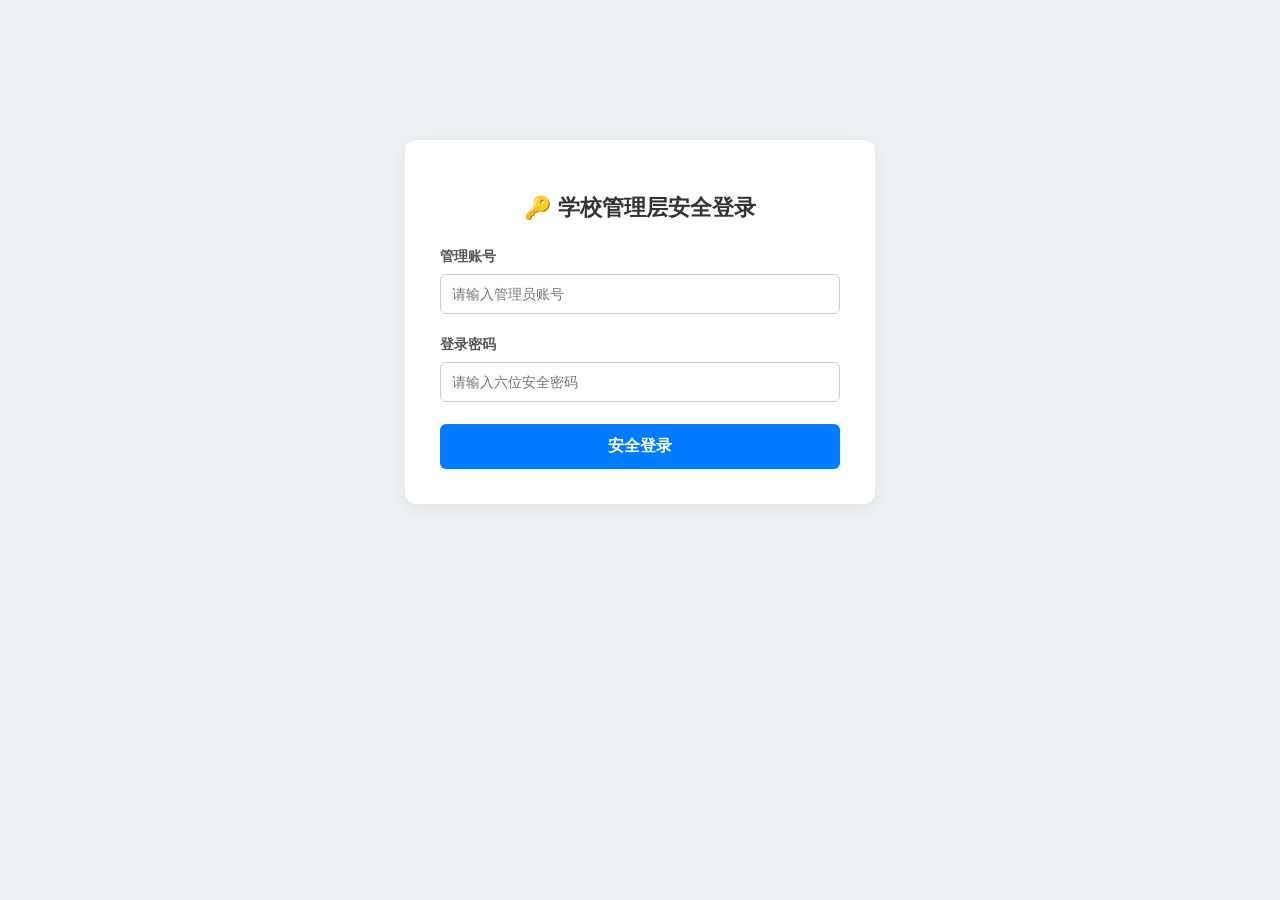
==== admin_news.html @ dca2fb08 "增加读取excel文件-增加新闻提交" ====
<!DOCTYPE html>
<html lang="zh-CN">

<head>
  <meta charset="UTF-8">
  <title>彬乌伦佛经学校 - 新闻管理安全后台</title>
  <style>
    body {
      font-family: 'Segoe UI', Arial, sans-serif;
      background: #eef2f5;
      padding: 40px;
      margin: 0;
    }

    /* 1. 登录卡片样式 */
    .login-box {
      max-width: 400px;
      background: white;
      padding: 35px;
      border-radius: 12px;
      margin: 100px auto 0;
      box-shadow: 0 4px 20px rgba(0, 0, 0, 0.08);
      text-align: center;
    }

    .login-box h2 {
      margin-bottom: 25px;
      color: #333;
      font-size: 22px;
    }

    /* 2. 发布表单卡片样式 */
    .form-box {
      max-width: 650px;
      background: white;
      padding: 35px;
      border-radius: 12px;
      margin: 0 auto;
      box-shadow: 0 4px 20px rgba(0, 0, 0, 0.08);
      display: none;
      position: relative;
    }

    .form-box h2 {
      text-align: center;
      color: #2c3e50;
      margin-top: 0;
    }

    /* 通用输入框组 */
    .form-group {
      margin-bottom: 22px;
    }

    label {
      display: block;
      margin-bottom: 8px;
      font-weight: bold;
      color: #555;
      font-size: 14px;
    }

    input[type="text"],
    input[type="password"],
    textarea,
    select {
      width: 100%;
      padding: 11px;
      border-radius: 6px;
      border: 1px solid #ccc;
      box-sizing: border-box;
      font-size: 14px;
      transition: border 0.3s;
    }

    input:focus,
    textarea:focus,
    select:focus {
      border-color: #007bff;
      outline: none;
    }

    .btn {
      width: 100%;
      padding: 12px;
      background: #007bff;
      color: white;
      border: none;
      border-radius: 6px;
      cursor: pointer;
      font-size: 16px;
      font-weight: bold;
      transition: background 0.2s;
    }

    .btn:hover {
      background: #0056b3;
    }

    /* 登出退出按钮 */
    .logout-btn {
      position: absolute;
      top: 20px;
      right: 20px;
      background: #dc3545;
      color: white;
      border: none;
      padding: 6px 12px;
      border-radius: 4px;
      cursor: pointer;
      font-size: 12px;
    }

    .logout-btn:hover {
      background: #bd2130;
    }

    .tip-text {
      font-size: 12px;
      color: #888;
      margin-top: 6px;
      line-height: 1.5;
    }
  </style>
</head>

<body>

  <div class="login-box" id="loginView">
    <h2>🔑 学校管理层安全登录</h2>
    <div class="form-group" style="text-align: left;">
      <label>管理账号</label>
      <input type="text" id="login_username" placeholder="请输入管理员账号">
    </div>
    <div class="form-group" style="text-align: left;">
      <label>登录密码</label>
      <input type="password" id="login_password" placeholder="请输入六位安全密码" onkeydown="if(event.keyCode==13) doLogin()">
    </div>
    <button class="btn" onclick="doLogin()">安全登录</button>
  </div>


  <div class="form-box" id="adminFormView">
    <button class="logout-btn" onclick="doLogout()">退出系统 🚪</button>
    <h2>📰 校园门户新闻发布后台</h2>

    <div class="form-group">
      <label>新闻标题</label>
      <input type="text" id="news_title" placeholder="例如：我校成功举办2026学年华文朗诵比赛">
    </div>

    <div class="form-group">
      <label>新闻分类标签</label>
      <select id="news_tag">
        <option value="校园">校园要闻 (生成网页带图卡片)</option>
        <option value="招生">招生通知 (生成网页简洁行)</option>
        <option value="招聘">师资招聘 (生成网页简洁行)</option>
      </select>
    </div>

    <div class="form-group">
      <label>加急公告公告标记</label>
      <label style="font-weight: normal; display: inline-flex; align-items: center; cursor: pointer;">
        <input type="checkbox" id="news_urgent" style="transform: scale(1.2); margin-right: 8px;"> 勾选此项将在官网上打上红色的【🔥
        紧急】醒目标签
      </label>
    </div>

    <div class="form-group">
      <label>正文跳转网址链接 (🔗 微信公众号/PDF/Word)</label>
      <input type="text" id="news_url" placeholder="请在这里粘贴微信公众号文章网址或 PDF 文件的网络路径">
      <p class="tip-text">💡 说明：在微信排版好文章发布后把链接贴在这里，学生点击官网标题就会自动跳转过去看，无需重复在网页里排版图文视频。</p>
    </div>

    <div class="form-group">
      <label>内容摘要 / 导语</label>
      <textarea id="news_summary" rows="4" placeholder="请写2句简短的内容描述，展示在新闻封面上吸引读者点击..."></textarea>
    </div>

    <button class="btn" onclick="publishNews()">一键同步发布到官网</button>
  </div>

  <script>
    // 💡 注意：跨域请求时，必须让 fetch 携带凭证(credentials: 'include')，服务器才能认出你的 Session 锁

    // 一打开网页，先自动检查之前有没有登录过
    document.addEventListener("DOMContentLoaded", function () {
      fetch('http://127.0.0.1:5000/api/check_login', { credentials: 'include' })
        .then(res => res.json())
        .then(data => {
          if (data.is_logged_in) {
            showAdminForm();
          }
        });
    });

    // 执行登录动作
    function doLogin() {
      const user = document.getElementById('login_username').value.trim();
      const pass = document.getElementById('login_password').value;

      if (!user || !pass) {
        alert("请输入完整的账号密码！");
        return;
      }

      fetch('http://127.0.0.1:5000/api/login', {
        method: 'POST',
        headers: { 'Content-Type': 'application/json' },
        body: JSON.stringify({ username: user, password: pass }),
        credentials: 'include'  // 🌟 极其重要：允许浏览器保存登录的小钥匙(Cookie)
      })
        .then(res => res.json())
        .then(data => {
          if (data.status === "success") {
            showAdminForm();
          } else {
            alert(data.message);
          }
        })
        .catch(err => alert("无法连接到 Python 后端服务，请检查终端黑框是否关闭。"));
    }

    // 执行退出动作
    function doLogout() {
      fetch('http://127.0.0.1:5000/api/logout', { method: 'POST', credentials: 'include' })
        .then(res => res.json())
        .then(data => {
          alert(data.message);
          location.reload(); // 刷新页面，重新上锁
        });
    }

    // 切换视图到表单
    function showAdminForm() {
      document.getElementById('loginView').style.display = 'none';
      document.getElementById('adminFormView').style.display = 'block';
    }

    // 原有的发布新闻函数（已追随安全机制升级）
    function publishNews() {
      const title = document.getElementById('news_title').value.trim();
      const tag = document.getElementById('news_tag').value;
      const summary = document.getElementById('news_summary').value.trim();
      const url = document.getElementById('news_url').value.trim();
      const urgent = document.getElementById('news_urgent').checked ? "1" : "0";

      if (!title || !summary) {
        alert("错误：标题和内容简介为必填项！");
        return;
      }

      const newsData = { title: title, tag: tag, summary: summary, url: url ? url : "#", urgent: urgent };

      fetch('http://127.0.0.1:5000/api/add_news', {
        method: 'POST',
        headers: { 'Content-Type': 'application/json' },
        body: JSON.stringify(newsData),
        credentials: 'include' // 🌟 必须带上凭证，否则 Flask 会判定为非法越权访问
      })
        .then(res => {
          if (res.status === 403) {
            alert("🔒 拒绝访问：检测到您的登录凭证已失效，请重新登录！");
            location.reload();
            return;
          }
          return res.json();
        })
        .then(data => {
          if (data && data.status === "success") {
            alert(data.message);
            document.getElementById('news_title').value = "";
            document.getElementById('news_summary').value = "";
            document.getElementById('news_url').value = "";
            document.getElementById('news_urgent').checked = false;
          }
        });
    }
  </script>
</body>

</html>
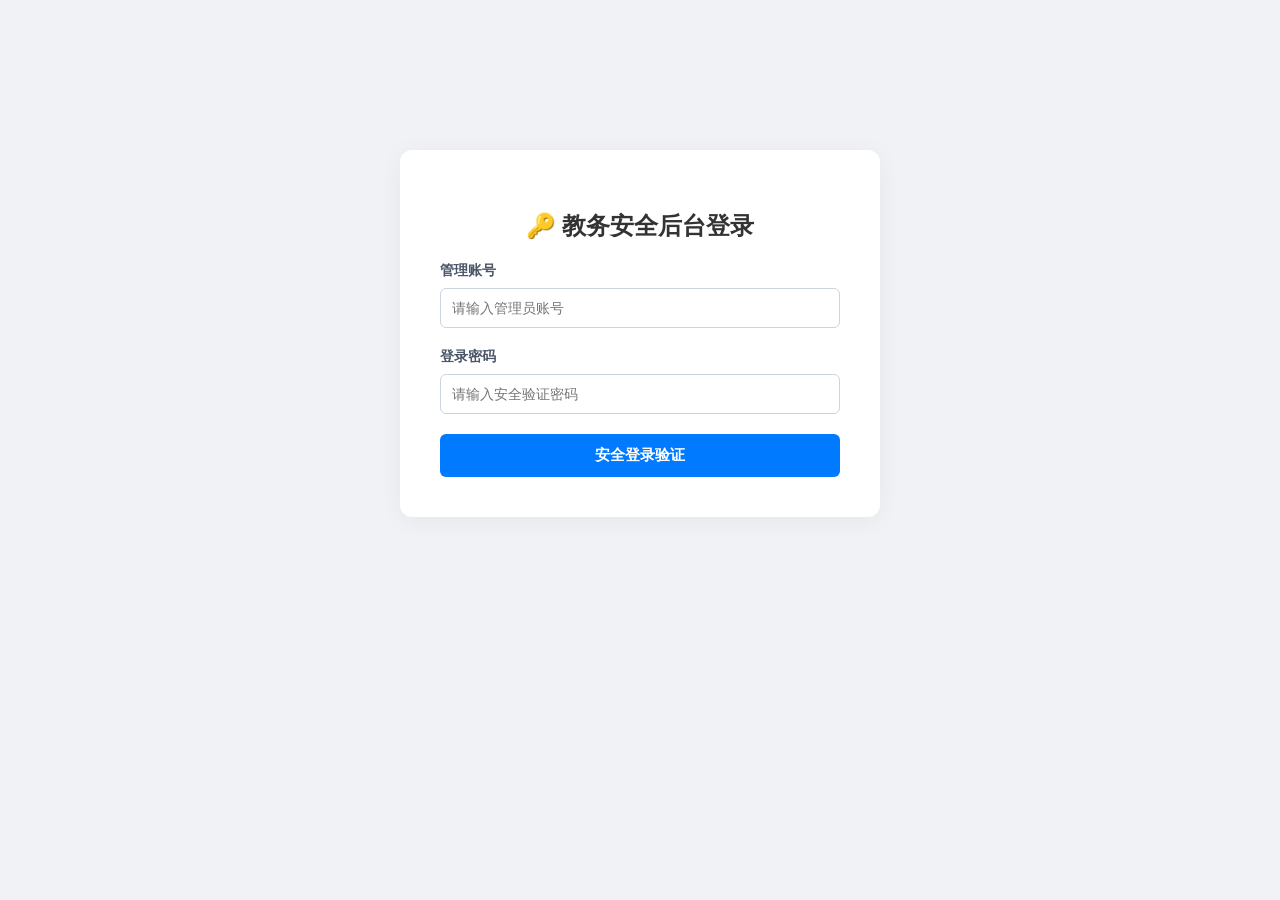
==== commit e1d6eeff: "后台改良" ====
--- a/admin_news.html
+++ b/admin_news.html
@@ -3,60 +3,99 @@
 
 <head>
   <meta charset="UTF-8">
-  <title>彬乌伦佛经学校 - 新闻管理安全后台</title>
+  <title>彬乌伦佛经学校 - 教务数据管理综合后台</title>
+  <meta name="description"
+    content="彬乌伦佛经学校官方网站提供2026学年最新华文教育课程、新生报名须知、师资招聘公告及校园风采展示。学校致力于弘扬中华文化，推动缅中双语教育，为学生打造优质的学习发展与成长环境。">
+  <meta name="keywords" content="彬乌伦佛经学校,缅甸华文学校,彬乌伦学校招生,缅甸中文培训,缅中双语学校">
+  <link rel="shortcut icon" href="./image/45a2c44216f7de784ade62aa60292dd7.jpg" type="image/x-icon">
   <style>
     body {
       font-family: 'Segoe UI', Arial, sans-serif;
-      background: #eef2f5;
-      padding: 40px;
+      background: #f0f2f5;
+      padding: 30px;
       margin: 0;
-    }
-
-    /* 1. 登录卡片样式 */
+      color: #333;
+    }
+
     .login-box {
       max-width: 400px;
       background: white;
-      padding: 35px;
+      padding: 40px;
       border-radius: 12px;
-      margin: 100px auto 0;
-      box-shadow: 0 4px 20px rgba(0, 0, 0, 0.08);
+      margin: 120px auto 0;
+      box-shadow: 0 4px 25px rgba(0, 0, 0, 0.05);
       text-align: center;
     }
 
-    .login-box h2 {
-      margin-bottom: 25px;
-      color: #333;
-      font-size: 22px;
-    }
-
-    /* 2. 发布表单卡片样式 */
-    .form-box {
-      max-width: 650px;
+    /* 综合管理大舱 */
+    .admin-container {
+      max-width: 1100px;
+      margin: 0 auto;
       background: white;
-      padding: 35px;
       border-radius: 12px;
-      margin: 0 auto;
-      box-shadow: 0 4px 20px rgba(0, 0, 0, 0.08);
+      box-shadow: 0 4px 25px rgba(0, 0, 0, 0.05);
+      padding: 30px;
       display: none;
       position: relative;
     }
 
-    .form-box h2 {
-      text-align: center;
-      color: #2c3e50;
-      margin-top: 0;
-    }
-
-    /* 通用输入框组 */
+    .header-area {
+      display: flex;
+      justify-content: space-between;
+      align-items: center;
+      border-bottom: 2px solid #eef2f5;
+      padding-bottom: 20px;
+      margin-bottom: 25px;
+    }
+
+    .header-area h2 {
+      margin: 0;
+      color: #1e293b;
+    }
+
+    /* 功能导航切换页 (Tabs) */
+    .tab-menu {
+      display: flex;
+      gap: 10px;
+      margin-bottom: 25px;
+    }
+
+    .tab-btn {
+      padding: 10px 20px;
+      background: #e2e8f0;
+      border: none;
+      border-radius: 6px;
+      cursor: pointer;
+      font-size: 15px;
+      font-weight: bold;
+      color: #475569;
+      transition: all 0.2s;
+    }
+
+    .tab-btn.active {
+      background: #007bff;
+      color: white;
+    }
+
+    .tab-content {
+      display: none;
+    }
+
+    .tab-content.active {
+      display: block;
+    }
+
+    /* 表单与表格通用样式 */
     .form-group {
-      margin-bottom: 22px;
+      margin-bottom: 20px;
+      text-align: left;
     }
 
     label {
       display: block;
       margin-bottom: 8px;
       font-weight: bold;
-      color: #555;
+      color: #4a5568;
       font-size: 14px;
     }
 
@@ -67,59 +106,66 @@
       width: 100%;
       padding: 11px;
       border-radius: 6px;
-      border: 1px solid #ccc;
+      border: 1px solid #cbd5e1;
       box-sizing: border-box;
       font-size: 14px;
-      transition: border 0.3s;
-    }
-
-    input:focus,
-    textarea:focus,
-    select:focus {
-      border-color: #007bff;
-      outline: none;
     }
 
     .btn {
-      width: 100%;
-      padding: 12px;
+      padding: 12px 24px;
       background: #007bff;
       color: white;
       border: none;
       border-radius: 6px;
       cursor: pointer;
-      font-size: 16px;
-      font-weight: bold;
-      transition: background 0.2s;
+      font-size: 15px;
+      font-weight: bold;
     }
 
     .btn:hover {
       background: #0056b3;
     }
 
-    /* 登出退出按钮 */
     .logout-btn {
-      position: absolute;
-      top: 20px;
-      right: 20px;
-      background: #dc3545;
+      background: #ef4444;
       color: white;
       border: none;
-      padding: 6px 12px;
-      border-radius: 4px;
+      padding: 8px 16px;
+      border-radius: 6px;
       cursor: pointer;
-      font-size: 12px;
-    }
-
-    .logout-btn:hover {
-      background: #bd2130;
-    }
-
-    .tip-text {
-      font-size: 12px;
-      color: #888;
-      margin-top: 6px;
-      line-height: 1.5;
+      font-weight: bold;
+    }
+
+    /* 数据表格漂亮排版 */
+    table {
+      width: 100%;
+      border-collapse: collapse;
+      margin-top: 15px;
+      font-size: 14px;
+      text-align: left;
+    }
+
+    th,
+    td {
+      padding: 12px 15px;
+      border-bottom: 1px solid #e2e8f0;
+    }
+
+    th {
+      background: #f8fafc;
+      color: #64748b;
+      font-weight: bold;
+    }
+
+    tr:hover {
+      background: #f8fafc;
+    }
+
+    .no-data {
+      text-align: center;
+      color: #94a3b8;
+      padding: 30px;
+      font-style: italic;
     }
   </style>
 </head>
@@ -127,117 +173,190 @@
 <body>
 
   <div class="login-box" id="loginView">
-    <h2>🔑 学校管理层安全登录</h2>
-    <div class="form-group" style="text-align: left;">
+    <h2>🔑 教务安全后台登录</h2>
+    <div class="form-group">
       <label>管理账号</label>
       <input type="text" id="login_username" placeholder="请输入管理员账号">
     </div>
-    <div class="form-group" style="text-align: left;">
+    <div class="form-group">
       <label>登录密码</label>
-      <input type="password" id="login_password" placeholder="请输入六位安全密码" onkeydown="if(event.keyCode==13) doLogin()">
-    </div>
-    <button class="btn" onclick="doLogin()">安全登录</button>
+      <input type="password" id="login_password" placeholder="请输入安全验证密码" onkeydown="if(event.keyCode==13) doLogin()">
+    </div>
+    <button class="btn" style="width:100%" onclick="doLogin()">安全登录验证</button>
   </div>
 
-
-  <div class="form-box" id="adminFormView">
-    <button class="logout-btn" onclick="doLogout()">退出系统 🚪</button>
-    <h2>📰 校园门户新闻发布后台</h2>
-
-    <div class="form-group">
-      <label>新闻标题</label>
-      <input type="text" id="news_title" placeholder="例如：我校成功举办2026学年华文朗诵比赛">
-    </div>
-
-    <div class="form-group">
-      <label>新闻分类标签</label>
-      <select id="news_tag">
-        <option value="校园">校园要闻 (生成网页带图卡片)</option>
-        <option value="招生">招生通知 (生成网页简洁行)</option>
-        <option value="招聘">师资招聘 (生成网页简洁行)</option>
-      </select>
-    </div>
-
-    <div class="form-group">
-      <label>加急公告公告标记</label>
-      <label style="font-weight: normal; display: inline-flex; align-items: center; cursor: pointer;">
-        <input type="checkbox" id="news_urgent" style="transform: scale(1.2); margin-right: 8px;"> 勾选此项将在官网上打上红色的【🔥
-        紧急】醒目标签
-      </label>
-    </div>
-
-    <div class="form-group">
-      <label>正文跳转网址链接 (🔗 微信公众号/PDF/Word)</label>
-      <input type="text" id="news_url" placeholder="请在这里粘贴微信公众号文章网址或 PDF 文件的网络路径">
-      <p class="tip-text">💡 说明：在微信排版好文章发布后把链接贴在这里，学生点击官网标题就会自动跳转过去看，无需重复在网页里排版图文视频。</p>
-    </div>
-
-    <div class="form-group">
-      <label>内容摘要 / 导语</label>
-      <textarea id="news_summary" rows="4" placeholder="请写2句简短的内容描述，展示在新闻封面上吸引读者点击..."></textarea>
-    </div>
-
-    <button class="btn" onclick="publishNews()">一键同步发布到官网</button>
+  <div class="admin-container" id="adminContainerView">
+    <div class="header-area">
+      <h2>🏫 彬乌伦佛经学校 · 教务总控制台</h2>
+      <button class="logout-btn" onclick="doLogout()">退出系统 🚪</button>
+    </div>
+
+    <div class="tab-menu">
+      <button class="tab-btn active" onclick="switchTab('news-tab')">📰 发布校园新闻</button>
+      <button class="tab-btn" onclick="switchTab('enroll-tab')">👶 查看新生预报名列表</button>
+      <button class="tab-btn" onclick="switchTab('teacher-tab')">💼 查看教师应聘简历</button>
+    </div>
+
+    <div id="news-tab" class="tab-content active">
+      <div class="form-group">
+        <label>新闻标题</label>
+        <input type="text" id="news_title" placeholder="请输入新闻公告标题">
+      </div>
+      <div class="form-group">
+        <label>分类归属</label>
+        <select id="news_tag">
+          <option value="校园">校园要闻 (前台带大图封面)</option>
+          <option value="招生">招生通知 (前台简洁通知行)</option>
+          <option value="招聘">师资招聘 (前台简洁通知行)</option>
+        </select>
+      </div>
+      <div class="form-group">
+        <label style="font-weight: normal; cursor: pointer;">
+          <input type="checkbox" id="news_urgent"> 设置为【🔥 紧急】公告
+        </label>
+      </div>
+      <div class="form-group">
+        <label>正文跳转链接 (🔗 微信公众号/PDF网址)</label>
+        <input type="text" id="news_url" placeholder="请在这里粘贴微信公众号文章链接，无链接可填 #">
+      </div>
+      <div class="form-group">
+        <label>内容简介 / 导语</label>
+        <textarea id="news_summary" rows="4" placeholder="请输入简短的摘要描述..."></textarea>
+      </div>
+      <button class="btn" onclick="publishNews()">同步同步发布到官网首页</button>
+    </div>
+
+    <div id="enroll-tab" class="tab-content">
+      <h3>👶 官网实时接收的新生预报名登记表</h3>
+      <p style="color:#64748b; font-size:13px;">提示：数据已在服务器端写入《新生报名表.xlsx》，以下展示最新递交的动态记录：</p>
+      <div style="overflow-x: auto;">
+        <table>
+          <thead>
+            <tr>
+              <th>报名时间</th>
+              <th>学生姓名</th>
+              <th>年龄</th>
+              <th>报读年级</th>
+              <th>家长电话</th>
+              <th>微信/联系方式</th>
+              <th>居住区域</th>
+              <th>备注说明</th>
+            </tr>
+          </thead>
+          <tbody id="enroll-table-body">
+          </tbody>
+        </table>
+      </div>
+    </div>
+
+    <div id="teacher-tab" class="tab-content">
+      <h3>💼 官网实时收到的教师应聘简历库</h3>
+      <p style="color:#64748b; font-size:13px;">提示：数据已在服务器端写入《教师应聘表.xlsx》：</p>
+      <div style="overflow-x: auto;">
+        <table>
+          <thead>
+            <tr>
+              <th>投递时间</th>
+              <th>应聘老师姓名</th>
+              <th>意向授课科目</th>
+              <th>联系电话</th>
+            </tr>
+          </thead>
+          <tbody id="teacher-table-body">
+          </tbody>
+        </table>
+      </div>
+    </div>
   </div>
 
   <script>
-    // 💡 注意：跨域请求时，必须让 fetch 携带凭证(credentials: 'include')，服务器才能认出你的 Session 锁
-
-    // 一打开网页，先自动检查之前有没有登录过
+    // 检查登录状态
     document.addEventListener("DOMContentLoaded", function () {
       fetch('http://127.0.0.1:5000/api/check_login', { credentials: 'include' })
         .then(res => res.json())
-        .then(data => {
-          if (data.is_logged_in) {
-            showAdminForm();
-          }
-        });
+        .then(data => { if (data.is_logged_in) showDashboard(); });
     });
 
-    // 执行登录动作
+    // 登录
     function doLogin() {
-      const user = document.getElementById('login_username').value.trim();
-      const pass = document.getElementById('login_password').value;
-
-      if (!user || !pass) {
-        alert("请输入完整的账号密码！");
-        return;
-      }
-
+      const u = document.getElementById('login_username').value.trim();
+      const p = document.getElementById('login_password').value;
       fetch('http://127.0.0.1:5000/api/login', {
         method: 'POST',
         headers: { 'Content-Type': 'application/json' },
-        body: JSON.stringify({ username: user, password: pass }),
-        credentials: 'include'  // 🌟 极其重要：允许浏览器保存登录的小钥匙(Cookie)
+        body: JSON.stringify({ username: u, password: p }),
+        credentials: 'include'
       })
         .then(res => res.json())
         .then(data => {
-          if (data.status === "success") {
-            showAdminForm();
-          } else {
-            alert(data.message);
-          }
-        })
-        .catch(err => alert("无法连接到 Python 后端服务，请检查终端黑框是否关闭。"));
-    }
-
-    // 执行退出动作
+          if (data.status === "success") showDashboard();
+          else alert(data.message);
+        });
+    }
+
+    // 登出
     function doLogout() {
       fetch('http://127.0.0.1:5000/api/logout', { method: 'POST', credentials: 'include' })
-        .then(res => res.json())
-        .then(data => {
-          alert(data.message);
-          location.reload(); // 刷新页面，重新上锁
+        .then(() => location.reload());
+    }
+
+    // 激活后台大舱
+    function showDashboard() {
+      document.getElementById('loginView').style.display = 'none';
+      document.getElementById('adminContainerView').style.display = 'block';
+      fetchAdminData(); // 顺手把表格数据拉下来
+    }
+
+    // 选项卡切换控制
+    function switchTab(tabId) {
+      document.querySelectorAll('.tab-content').forEach(el => el.classList.remove('active'));
+      document.querySelectorAll('.tab-btn').forEach(el => el.classList.remove('active'));
+      document.getElementById(tabId).classList.add('active');
+      event.target.classList.add('active');
+    }
+
+    // 从安全接口向后端索要 Excel 里的报名与招聘数据
+    function fetchAdminData() {
+      fetch('http://127.0.0.1:5000/api/admin/get_data', { credentials: 'include' })
+        .then(res => {
+          if (res.status === 403) { location.reload(); return; }
+          return res.json();
+        })
+        .then(res => {
+          if (res && res.status === "success") {
+            // 1. 渲染报名表
+            const enrollBody = document.getElementById('enroll-table-body');
+            if (res.enrollments.length === 0) {
+              enrollBody.innerHTML = `<tr><td colspan="8" class="no-data">目前还没有家长在网上提交预报名申请</td></tr>`;
+            } else {
+              enrollBody.innerHTML = res.enrollments.map(x => `
+                        <tr>
+                            <td>${x['报名时间'] || ''}</td><td><strong>${x['学生姓名'] || ''}</strong></td>
+                            <td>${x['年龄'] || ''} 岁</td><td><span style="color:#007bff;font-weight:bold;">${x['报读年级'] || ''}</span></td>
+                            <td>${x['家长电话'] || ''}</td><td>${x['微信/联系方式'] || ''}</td>
+                            <td>${x['居住区域'] || ''}</td><td style="color:#666;font-size:13px;">${x['备注说明'] || '无'}</td>
+                        </tr>
+                    `).join('');
+            }
+
+            // 2. 渲染招聘表
+            const teacherBody = document.getElementById('teacher-table-body');
+            if (res.teachers.length === 0) {
+              teacherBody.innerHTML = `<tr><td colspan="4" class="no-data">目前还没有收到任何老师的应聘简历</td></tr>`;
+            } else {
+              teacherBody.innerHTML = res.teachers.map(x => `
+                        <tr>
+                            <td>${x['投递时间'] || ''}</td><td><strong>${x['应聘老师'] || ''}</strong></td>
+                            <td><span style="background:#e1f5fe;color:#0288d1;padding:3px 8px;border-radius:4px;">${x['意向科目'] || ''}</span></td>
+                            <td>${x['电话号码'] || ''}</td>
+                        </tr>
+                    `).join('');
+            }
+          }
         });
     }
 
-    // 切换视图到表单
-    function showAdminForm() {
-      document.getElementById('loginView').style.display = 'none';
-      document.getElementById('adminFormView').style.display = 'block';
-    }
-
-    // 原有的发布新闻函数（已追随安全机制升级）
+    // 固有的发布新闻函数
     function publishNews() {
       const title = document.getElementById('news_title').value.trim();
       const tag = document.getElementById('news_tag').value;
@@ -245,35 +364,21 @@
       const url = document.getElementById('news_url').value.trim();
       const urgent = document.getElementById('news_urgent').checked ? "1" : "0";
 
-      if (!title || !summary) {
-        alert("错误：标题和内容简介为必填项！");
-        return;
-      }
-
-      const newsData = { title: title, tag: tag, summary: summary, url: url ? url : "#", urgent: urgent };
+      if (!title || !summary) { alert("标题和摘要内容不能为空！"); return; }
 
       fetch('http://127.0.0.1:5000/api/add_news', {
         method: 'POST',
         headers: { 'Content-Type': 'application/json' },
-        body: JSON.stringify(newsData),
-        credentials: 'include' // 🌟 必须带上凭证，否则 Flask 会判定为非法越权访问
+        body: JSON.stringify({ title, tag, summary, url: url ? url : "#", urgent }),
+        credentials: 'include'
       })
-        .then(res => {
-          if (res.status === 403) {
-            alert("🔒 拒绝访问：检测到您的登录凭证已失效，请重新登录！");
-            location.reload();
-            return;
-          }
-          return res.json();
-        })
+        .then(res => res.json())
         .then(data => {
-          if (data && data.status === "success") {
-            alert(data.message);
-            document.getElementById('news_title').value = "";
-            document.getElementById('news_summary').value = "";
-            document.getElementById('news_url').value = "";
-            document.getElementById('news_urgent').checked = false;
-          }
+          alert(data.message);
+          document.getElementById('news_title').value = "";
+          document.getElementById('news_summary').value = "";
+          document.getElementById('news_url').value = "";
+          document.getElementById('news_urgent').checked = false;
         });
     }
   </script>
